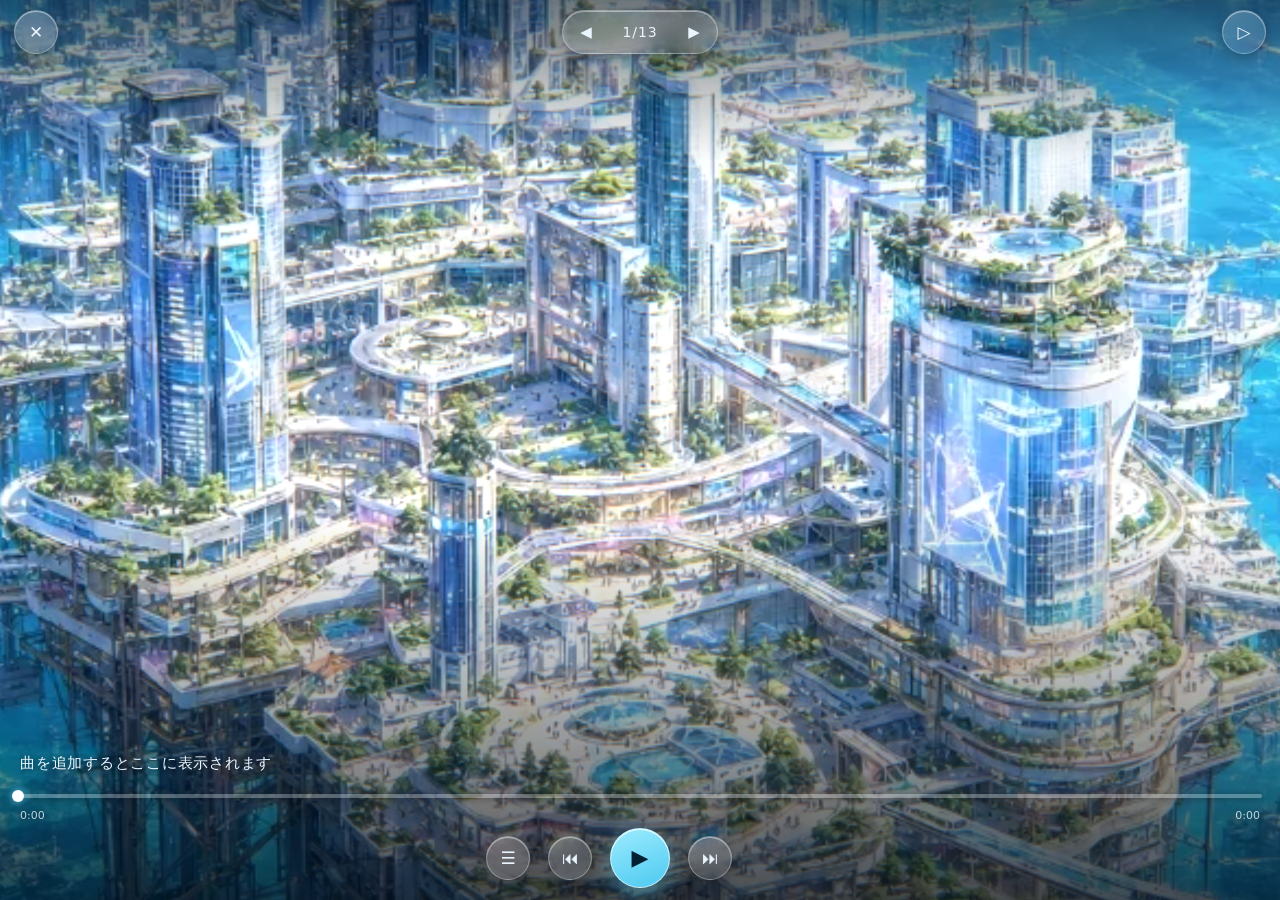
==== gallery/index.html @ b2ea10f7 "深度パララックスを、ギャラリーと作中（場所ページ・コース画面）に組み込み - assets/js/parallax.js（共通）: 手本のシェーダー・深度マップの加工・テクスチャ管理（直近4枚）・光の" ====
<!doctype html>
<html lang="ja">
<head>
<meta charset="utf-8">
<meta name="viewport" content="width=device-width,initial-scale=1,viewport-fit=cover,user-scalable=no">
<meta name="theme-color" content="#06121c">
<title>ギャラリー｜新宿・水上都市</title>
<style>
:root{--accent:#4cc9f0;--accent2:#7ee0ff;--ink:#eaf6ff;--glass:rgba(255,255,255,.13);--edge:rgba(255,255,255,.30)}
*{box-sizing:border-box;-webkit-tap-highlight-color:transparent}
html,body{margin:0;height:100%;background:#06121c;color:var(--ink);overflow:hidden;overscroll-behavior:none;
  font-family:system-ui,-apple-system,"Hiragino Sans","Noto Sans JP",sans-serif;touch-action:none;user-select:none;-webkit-user-select:none}
#bg-fb{position:fixed;inset:0;width:100vw;height:100dvh;background:#06121c center/cover no-repeat;display:none}
/* 動きの canvas は assets/js/parallax.js が、この #bg の中に付ける（フェードも parallax.js が行う） */
#bg{position:fixed;left:0;top:0;width:100vw;height:100dvh;overflow:hidden;pointer-events:none}
#bg-dim{position:fixed;inset:0;pointer-events:none;transition:opacity .35s;
  background:linear-gradient(to bottom,rgba(0,8,16,.55) 0,rgba(0,8,16,0) 18%,rgba(0,8,16,0) 58%,rgba(0,8,16,.72) 100%)}
#gal-ui{position:fixed;inset:0;pointer-events:none;transition:opacity .3s;padding:env(safe-area-inset-top) 0 env(safe-area-inset-bottom)}
body.ui-off #gal-ui,body.ui-off #bg-dim{opacity:0}
body.ui-off #gal-ui *{pointer-events:none!important}
.btn{pointer-events:auto;display:inline-flex;align-items:center;justify-content:center;color:var(--ink);cursor:pointer;
  width:44px;height:44px;border-radius:50%;font-size:17px;line-height:1;border:1px solid var(--edge);
  background:linear-gradient(160deg,rgba(255,255,255,.22),rgba(255,255,255,.07));
  box-shadow:inset 0 1px 0 rgba(255,255,255,.45),0 4px 14px rgba(0,0,0,.28);
  -webkit-backdrop-filter:blur(10px) saturate(1.2);backdrop-filter:blur(10px) saturate(1.2);
  transition:transform .12s,background .2s;font-family:inherit}
.btn:active{transform:scale(.93)}
.btn[disabled]{opacity:.35;pointer-events:none}
#top{position:absolute;left:0;right:0;top:calc(env(safe-area-inset-top) + 10px);display:flex;align-items:center;justify-content:space-between;padding:0 14px}
#nav{display:flex;align-items:center;gap:6px;padding:0 4px;height:44px;border-radius:22px;border:1px solid var(--edge);
  background:linear-gradient(160deg,rgba(255,255,255,.2),rgba(255,255,255,.06));box-shadow:inset 0 1px 0 rgba(255,255,255,.4),0 4px 14px rgba(0,0,0,.25);
  -webkit-backdrop-filter:blur(10px);backdrop-filter:blur(10px);pointer-events:auto}
#nav .btn{width:38px;height:38px;border:0;background:none;box-shadow:none;-webkit-backdrop-filter:none;backdrop-filter:none;font-size:15px}
#count{min-width:58px;text-align:center;font-size:14px;letter-spacing:.06em;font-variant-numeric:tabular-nums}
#bottom{position:absolute;left:0;right:0;bottom:calc(env(safe-area-inset-bottom) + 12px);padding:0 16px;pointer-events:none}
#title{font-size:15px;letter-spacing:.05em;text-shadow:0 1px 8px rgba(0,0,0,.6);margin:0 4px 8px;white-space:nowrap;overflow:hidden;text-overflow:ellipsis;min-height:1.4em}
#bar{pointer-events:auto;height:26px;display:flex;align-items:center;cursor:pointer;touch-action:none;margin:0 2px}
#bar i{display:block;position:relative;width:100%;height:4px;border-radius:2px;background:rgba(255,255,255,.28);box-shadow:0 1px 6px rgba(0,0,0,.35)}
#bar b{position:absolute;left:0;top:0;height:100%;width:0;border-radius:2px;background:linear-gradient(90deg,var(--accent),var(--accent2))}
#bar b::after{content:"";position:absolute;right:-6px;top:-4px;width:12px;height:12px;border-radius:50%;background:#fff;box-shadow:0 0 8px rgba(120,220,255,.9)}
#time{display:flex;justify-content:space-between;font-size:11px;opacity:.8;margin:0 4px 6px;font-variant-numeric:tabular-nums;text-shadow:0 1px 6px rgba(0,0,0,.6)}
#ctl{display:flex;align-items:center;justify-content:center;gap:18px}
#play{width:60px;height:60px;font-size:22px;color:#032033;border:1px solid rgba(255,255,255,.6);
  background:linear-gradient(160deg,#9cecff,var(--accent));box-shadow:inset 0 1px 0 rgba(255,255,255,.8),0 6px 20px rgba(76,201,240,.45)}
#list{position:fixed;left:0;right:0;bottom:0;max-height:62dvh;padding:14px 16px calc(env(safe-area-inset-bottom) + 16px);
  border-radius:22px 22px 0 0;border:1px solid var(--edge);border-bottom:0;
  background:linear-gradient(180deg,rgba(18,40,58,.82),rgba(8,20,32,.92));
  -webkit-backdrop-filter:blur(16px);backdrop-filter:blur(16px);
  transform:translateY(105%);opacity:0;transition:transform .35s cubic-bezier(.2,.8,.2,1),opacity .3s;pointer-events:none;overflow:auto;touch-action:pan-y}
body.list-on #list{transform:none;opacity:1;pointer-events:auto}
#list h2{margin:0 0 8px;font-size:13px;font-weight:600;letter-spacing:.12em;opacity:.7}
.trk{display:flex;gap:10px;align-items:center;padding:11px 8px;border-radius:12px;cursor:pointer;font-size:15px}
.trk.on{background:rgba(76,201,240,.18);color:var(--accent2)}
.trk small{opacity:.55;margin-left:auto;font-variant-numeric:tabular-nums}
.empty{opacity:.65;font-size:13px;line-height:1.7;padding:6px 4px}
#toast{position:fixed;left:50%;top:70px;transform:translateX(-50%);padding:8px 14px;border-radius:14px;background:rgba(0,0,0,.6);font-size:13px;opacity:0;transition:opacity .3s;pointer-events:none}
#toast.on{opacity:1}
</style>
</head>
<body>
<div id="bg-fb"></div>
<div id="bg"></div>
<div id="bg-dim"></div>

<div id="gal-ui">
  <div id="top">
    <button class="btn" id="b-close" aria-label="閉じる">✕</button>
    <div id="nav"><button class="btn" id="b-prev" aria-label="前の絵">◀</button><span id="count">1/1</span><button class="btn" id="b-next" aria-label="次の絵">▶</button></div>
    <button class="btn" id="b-jump" aria-label="次のギャラリーへ">▷</button>
  </div>
  <div id="bottom">
    <div id="title">曲を追加するとここに表示されます</div>
    <div id="bar"><i><b id="prog"></b></i></div>
    <div id="time"><span id="tcur">0:00</span><span id="tdur">0:00</span></div>
    <div id="ctl">
      <button class="btn" id="b-list" aria-label="再生リスト">☰</button>
      <button class="btn" id="b-tprev" aria-label="前の曲">⏮</button>
      <button class="btn" id="play" aria-label="再生">▶</button>
      <button class="btn" id="b-tnext" aria-label="次の曲">⏭</button>
      <span style="width:44px"></span>
    </div>
  </div>
</div>

<div id="list"><h2>PLAYLIST</h2><div id="list-body"></div></div>
<div id="toast"></div>
<audio id="au" preload="metadata"></audio>

<script src="../assets/data/world.js"></script>
<script src="../assets/js/parallax.js"></script>
<script>
(() => {
'use strict';
/* =========================================================
   設定 ―――― 絵は assets/data/world.js（場所のデータの art）から自動で並ぶ。ここで足すのは曲だけ
   ========================================================= */
// 絵の一覧は、場所のデータの「絵がある場所」から作る（手書きの一覧は持たない）。
// 並びは、層の順（上層 → 境界 → 下層）。層ごとに区切り（名前は画面に出さない。▷のジャンプ先に使う）。
// 見せ所（focus）は、データの art.focus から。動きの設定値（strength, light, bump, particles, focus）は、
// 共通の既定値を assets/js/parallax.js に持ち、絵ごとの上書きはデータの art.parallax に書く。
const LAYER_ORDER = ['up-city', 'bd-market', 'lo-old'];
const TIME_ORDER = ['default', 'morning', 'day', 'dusk', 'night'];
const WORLD = window.WORLD || { places: [] };
const GALLERIES = LAYER_ORDER.map(layer => ({ layer, list: [] }));
for (const p of WORLD.places) {
  const g = GALLERIES.find(x => x.layer === p.layer);
  if (!g || !p.art) continue;
  for (const t of TIME_ORDER) {
    const a = p.art[t];
    if (!a) continue;
    // 絵は assets/img/places/ が唯一の置き場。ギャラリーでは、スマホ用（-sm）ではなく、大きい版を使う
    g.list.push({ key: a.key || p.id + '-' + t, name: p.name, src: '../' + a.src, depth: a.depth ? '../' + a.depth : null, focus: a.focus, zoom: a.zoom, parallax: a.parallax });
  }
}
const GALLERY = GALLERIES.flatMap(g => g.list);
// 曲：{title, src}  ―― 空のままでも絵は見られる
const TRACKS = [
  // { title: '曲名', src: 'audio/track01.mp3' },
];
/* ========================================================= */
const $ = id => document.getElementById(id);
const clamp = (v, a, b) => Math.min(b, Math.max(a, v));
const canGL = Parallax.supported() && Parallax.mount($('bg'), { anchor: { x: 0.5, y: 0.4 }, ignore: '.btn,#bar,#list,#nav', motion: 1 });

/* ---------- toast ---------- */
let toastT = 0;
function toast(m) { const t = $('toast'); t.textContent = m; t.classList.add('on'); clearTimeout(toastT); toastT = setTimeout(() => t.classList.remove('on'), 2200); }

/* ---------- 絵の切替 ---------- */
let idx = 0, showToken = 0;
function updateCount() { $('count').textContent = `${GALLERY.length ? idx + 1 : 0}/${GALLERY.length}`; }
// 動かせないとき（WebGL なし・画像が読めない）は、CSS の背景で、通常の絵を出す
function setFallback(it) { const f = $('bg-fb'); f.style.display = 'block'; f.style.backgroundImage = `url(${it.src})`; }
async function show(i, first) {
  if (!GALLERY.length) return;
  idx = (i + GALLERY.length) % GALLERY.length; updateCount();
  const it = GALLERY[idx], token = ++showToken;
  if (canGL) {
    const ok = await Parallax.show(it, { first, next: GALLERY[(idx + 1) % GALLERY.length] });   // フェードアウト → 読み込み → フェードイン
    if (token !== showToken) return;
    if (ok) { $('bg-fb').style.display = 'none'; return; }
  }
  setFallback(it);
}
const next = () => show(idx + 1), prev = () => show(idx - 1);
function jumpGallery() {
  let start = 0; const bounds = []; for (const g of GALLERIES) { if (g.list.length) { bounds.push(start); start += g.list.length; } }
  const nx = bounds.find(b => b > idx); show(nx === undefined ? 0 : nx);
}

/* ---------- 入力（視点と光を動かすのは parallax.js。ここは、スワイプなどの操作だけ） ---------- */
let down = null;
addEventListener('pointerdown', e => {
  if (e.target.closest('.btn,#bar,#list,#nav')) return;
  down = { x: e.clientX, y: e.clientY, t: performance.now() };
});
addEventListener('pointerup', e => {
  if (!down) return; const dx = e.clientX - down.x, dy = e.clientY - down.y, d = down; down = null;
  if (Math.abs(dx) > 50 && Math.abs(dx) > Math.abs(dy) * 1.3) { dx < 0 ? next() : prev(); }
  else if (dy < -60 && Math.abs(dy) > Math.abs(dx)) setList(true);
  else if (dy > 60 && Math.abs(dy) > Math.abs(dx)) setList(false);
  else if (Math.hypot(dx, dy) < 10 && performance.now() - d.t < 400) {
    if (document.body.classList.contains('list-on')) setList(false); else document.body.classList.toggle('ui-off');
  }
});
addEventListener('pointercancel', () => { down = null; });
addEventListener('keydown', e => {
  if (e.key === 'ArrowRight') next(); else if (e.key === 'ArrowLeft') prev();
  else if (e.key === 'Escape') closeGallery(); else if (e.key === ' ') { e.preventDefault(); togglePlay(); }
});
function closeGallery() {
  if (document.body.classList.contains('list-on')) { setList(false); return; }
  document.dispatchEvent(new CustomEvent('gallery-close'));
}
// ✕ は、サイトの通常画面（トップ）に戻る
document.addEventListener('gallery-close', () => { location.href = '../index.html'; });
$('b-close').onclick = closeGallery; $('b-prev').onclick = prev; $('b-next').onclick = next; $('b-jump').onclick = jumpGallery;
function setList(on) { document.body.classList.toggle('list-on', !!on); }
$('b-list').onclick = () => setList(!document.body.classList.contains('list-on'));

/* ---------- プレイヤー ---------- */
const au = $('au'); let ti = -1, started = false, seeking = false;
const fmt = s => isFinite(s) ? `${Math.floor(s / 60)}:${String(Math.floor(s % 60)).padStart(2, '0')}` : '0:00';
function renderList() {
  const b = $('list-body');
  if (!TRACKS.length) { b.innerHTML = '<div class="empty">曲がまだありません。<br>ファイル先頭付近の <code>TRACKS</code> に <code>{ title, src }</code> を足すと、ここに並びます。</div>'; return; }
  b.innerHTML = TRACKS.map((t, i) => `<div class="trk${i === ti ? ' on' : ''}" data-i="${i}"><span>${t.title}</span></div>`).join('');
  b.querySelectorAll('.trk').forEach(el => el.onclick = () => { selectTrack(+el.dataset.i, true); setList(false); });
}
function selectTrack(i, play) {
  if (!TRACKS.length) return;
  ti = (i + TRACKS.length) % TRACKS.length;
  const tr = TRACKS[ti]; au.src = tr.src; $('title').textContent = tr.title; renderList();
  if (started) next(); started = true;       // 最初の1曲目では絵を動かさない
  if (play) au.play().catch(() => {});
  if ('mediaSession' in navigator) navigator.mediaSession.metadata = new MediaMetadata({ title: tr.title });
}
function togglePlay() {
  if (!TRACKS.length) { toast('曲が登録されていません'); return; }
  if (ti < 0) { selectTrack(0, true); return; }
  au.paused ? au.play().catch(() => {}) : au.pause();
}
$('play').onclick = togglePlay;
$('b-tnext').onclick = () => TRACKS.length ? selectTrack((ti < 0 ? 0 : ti + 1), true) : toast('曲が登録されていません');
$('b-tprev').onclick = () => TRACKS.length ? selectTrack((ti < 0 ? 0 : ti - 1), true) : toast('曲が登録されていません');
au.addEventListener('play', () => $('play').textContent = '⏸'); au.addEventListener('pause', () => $('play').textContent = '▶');
au.addEventListener('ended', () => selectTrack(ti + 1, true));
au.addEventListener('timeupdate', () => { if (seeking) return; $('prog').style.width = (au.duration ? au.currentTime / au.duration * 100 : 0) + '%'; $('tcur').textContent = fmt(au.currentTime); });
au.addEventListener('loadedmetadata', () => $('tdur').textContent = fmt(au.duration));
au.addEventListener('error', () => { if (au.src) toast('曲を読み込めません'); });
function seekTo(e) { const r = $('bar').getBoundingClientRect(), f = clamp((e.clientX - r.left) / r.width, 0, 1); $('prog').style.width = f * 100 + '%'; if (au.duration) { au.currentTime = f * au.duration; $('tcur').textContent = fmt(au.currentTime); } }
$('bar').addEventListener('pointerdown', e => { seeking = true; $('bar').setPointerCapture(e.pointerId); seekTo(e); });
$('bar').addEventListener('pointermove', e => { if (seeking) seekTo(e); });
$('bar').addEventListener('pointerup', () => { seeking = false; });
if ('mediaSession' in navigator) { navigator.mediaSession.setActionHandler('nexttrack', () => $('b-tnext').click()); navigator.mediaSession.setActionHandler('previoustrack', () => $('b-tprev').click()); }
$('b-tprev').disabled = $('b-tnext').disabled = false;

/* ---------- 起動 ---------- */
renderList(); updateCount();
if (!GALLERY.length) toast('絵が登録されていません'); else show(0, true);
window.__gallery = { show, GALLERY, GALLERIES, get canGL() { return canGL; } };   // 動作確認用
})();
</script>
</body>
</html>
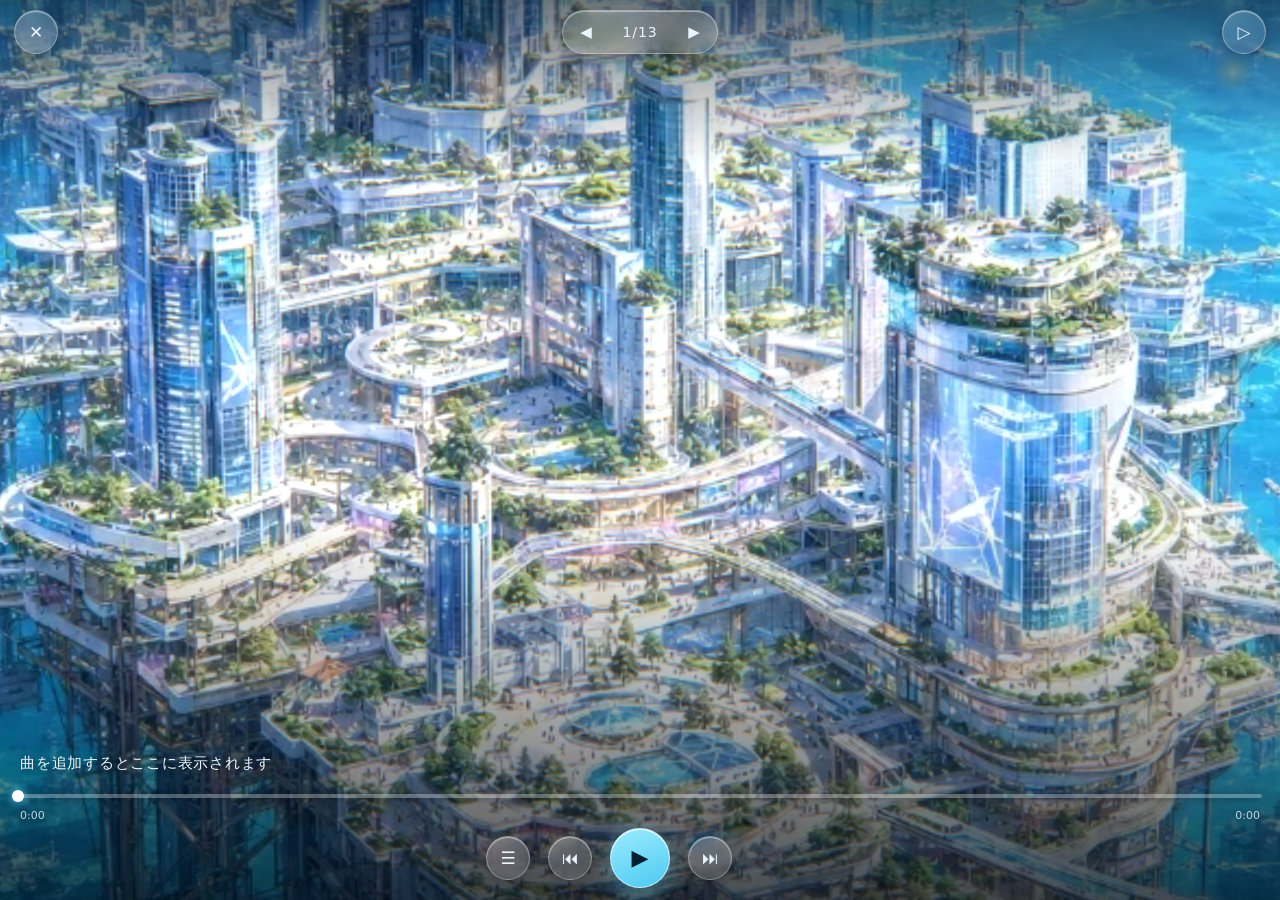
==== commit 0bed1031: "絵の長押しで、文字の選択／コピー／検索のメニューが出るのを防ぐ（iPhone Safari） - 場所ページの絵のカード（img・canvas を含む）に user-select:none / -we" ====
--- a/gallery/index.html
+++ b/gallery/index.html
@@ -9,7 +9,8 @@
 :root{--accent:#4cc9f0;--accent2:#7ee0ff;--ink:#eaf6ff;--glass:rgba(255,255,255,.13);--edge:rgba(255,255,255,.30)}
 *{box-sizing:border-box;-webkit-tap-highlight-color:transparent}
 html,body{margin:0;height:100%;background:#06121c;color:var(--ink);overflow:hidden;overscroll-behavior:none;
-  font-family:system-ui,-apple-system,"Hiragino Sans","Noto Sans JP",sans-serif;touch-action:none;user-select:none;-webkit-user-select:none}
+  font-family:system-ui,-apple-system,"Hiragino Sans","Noto Sans JP",sans-serif;touch-action:none;user-select:none;-webkit-user-select:none;-webkit-touch-callout:none}
+#bg,#bg *,#bg-fb{user-select:none;-webkit-user-select:none;-webkit-touch-callout:none;-webkit-tap-highlight-color:transparent}
 #bg-fb{position:fixed;inset:0;width:100vw;height:100dvh;background:#06121c center/cover no-repeat;display:none}
 /* 動きの canvas は assets/js/parallax.js が、この #bg の中に付ける（フェードも parallax.js が行う） */
 #bg{position:fixed;left:0;top:0;width:100vw;height:100dvh;overflow:hidden;pointer-events:none}
@@ -164,6 +165,9 @@
   }
 });
 addEventListener('pointercancel', () => { down = null; });
+// 長押しで、選択・コピー・「選択部分を検索」のメニューが出ないようにする
+addEventListener('selectstart', e => e.preventDefault());
+addEventListener('contextmenu', e => e.preventDefault());
 addEventListener('keydown', e => {
   if (e.key === 'ArrowRight') next(); else if (e.key === 'ArrowLeft') prev();
   else if (e.key === 'Escape') closeGallery(); else if (e.key === ' ') { e.preventDefault(); togglePlay(); }
